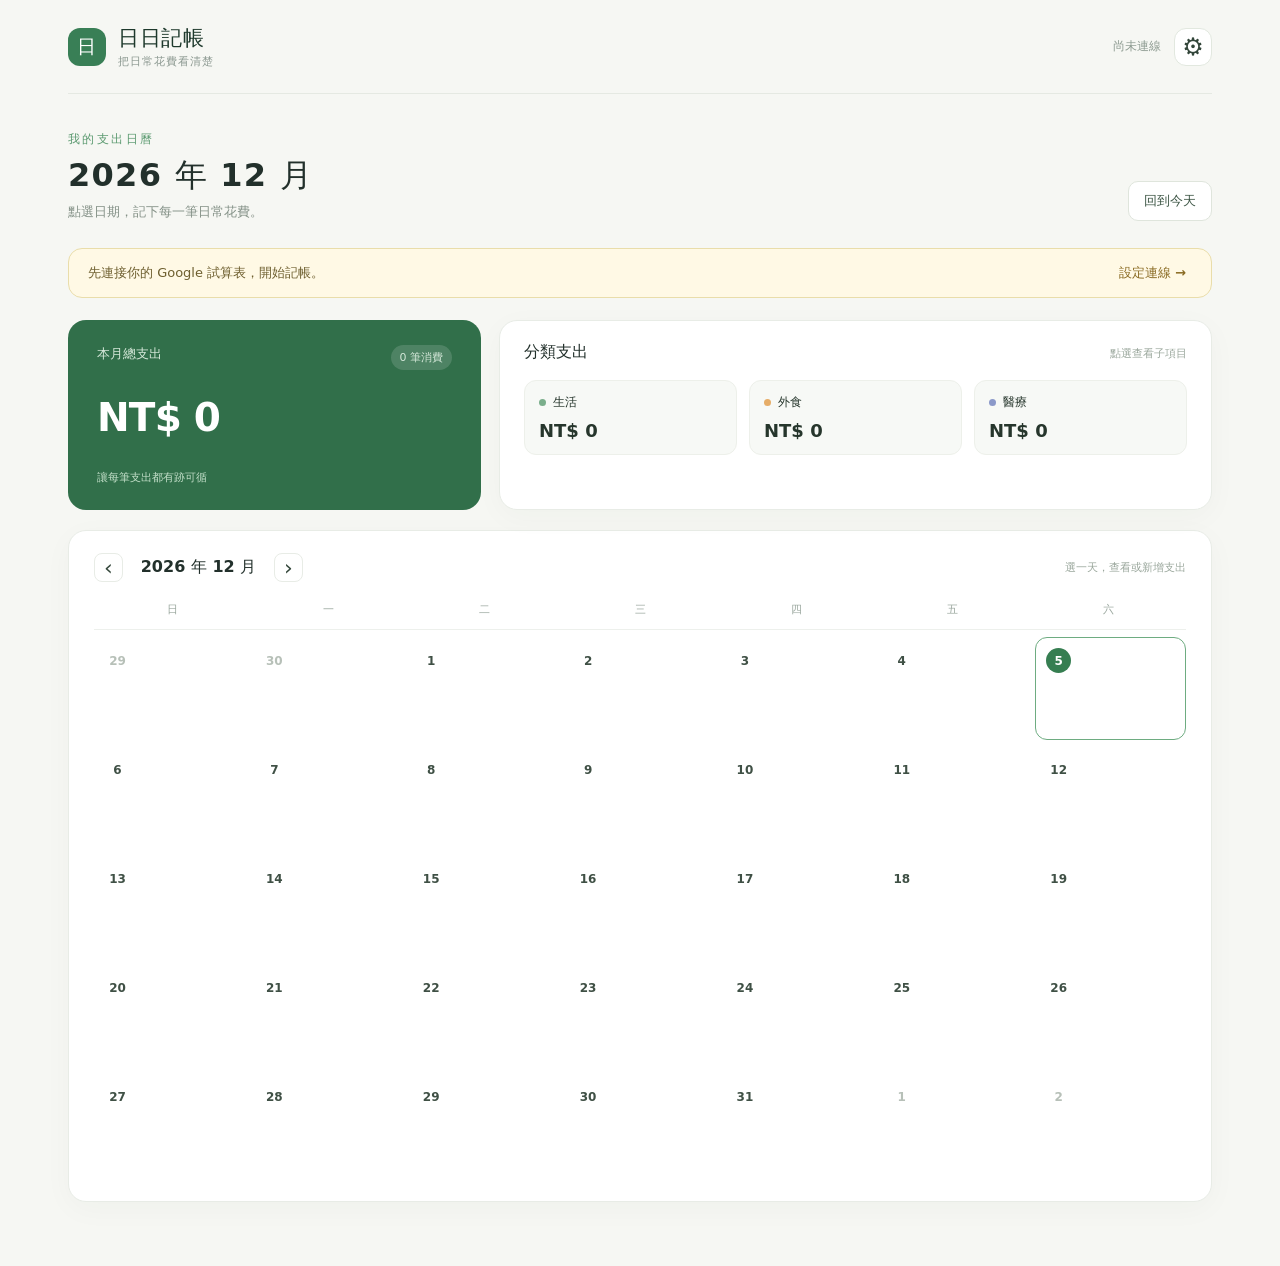
==== index.html @ 5613e884 "Initial accounting website" ====
<!doctype html>
<html lang="zh-Hant">
<head>
  <meta charset="utf-8">
  <meta name="viewport" content="width=device-width, initial-scale=1">
  <meta name="theme-color" content="#f6f7f3">
  <title>日日記帳｜個人支出日曆</title>
  <link rel="stylesheet" href="styles.css">
  <script src="app.js" defer></script>
</head>
<body>
  <div class="app-shell">
    <header class="topbar">
      <a class="brand" href="#" aria-label="日日記帳首頁"><span class="brand-mark">日</span><span>日日記帳<small>把日常花費看清楚</small></span></a>
      <div class="top-actions"><span id="connectionStatus" class="connection-status">尚未連線</span><button id="settingsButton" class="icon-button" type="button" aria-label="連線設定" title="連線設定">⚙</button></div>
    </header>

    <main>
      <section class="page-heading"><div><p class="eyebrow">我的支出日曆</p><h1 id="monthHeading"></h1><p class="heading-subtitle">點選日期，記下每一筆日常花費。</p></div><button id="todayButton" class="quiet-button" type="button">回到今天</button></section>

      <div id="setupBanner" class="setup-banner" hidden><span>先連接你的 Google 試算表，開始記帳。</span><button id="setupBannerButton" type="button">設定連線 →</button></div>

      <section class="overview" aria-label="每月統計"><div class="total-card"><div class="total-card-top"><span>本月總支出</span><span id="monthCount">0 筆消費</span></div><strong id="monthTotal">NT$ 0</strong><span class="total-card-foot">讓每筆支出都有跡可循</span></div><div class="category-panel"><div class="section-title-row"><h2>分類支出</h2><span>點選查看子項目</span></div><div id="categorySummary" class="category-summary"></div></div></section>

      <section class="calendar-card" aria-label="月曆"><div class="calendar-toolbar"><div class="calendar-nav"><button id="prevMonth" class="icon-button" type="button" aria-label="上個月">‹</button><h2 id="calendarTitle"></h2><button id="nextMonth" class="icon-button" type="button" aria-label="下個月">›</button></div><span class="calendar-hint">選一天，查看或新增支出</span></div><div class="weekday-grid" aria-hidden="true"><span>日</span><span>一</span><span>二</span><span>三</span><span>四</span><span>五</span><span>六</span></div><div id="calendarGrid" class="calendar-grid"></div></section>
    </main>
  </div>

  <dialog id="dayDialog" class="app-dialog day-dialog"><div class="dialog-header"><div><p class="eyebrow">每日支出</p><h2 id="dayDialogTitle"></h2></div><button class="close-button" type="button" data-close="dayDialog" aria-label="關閉">×</button></div><div class="day-dialog-body"><div class="day-total"><span>當日支出</span><strong id="dayTotal">NT$ 0</strong></div><div id="dayEntries" class="day-entries"></div><button id="addExpenseButton" class="primary-button full-width" type="button">＋ 新增支出</button></div></dialog>

  <dialog id="expenseDialog" class="app-dialog form-dialog"><form id="expenseForm" novalidate><div class="dialog-header"><div><p class="eyebrow">記錄一筆花費</p><h2 id="expenseDialogTitle">新增支出</h2></div><button class="close-button" type="button" data-close="expenseDialog" aria-label="關閉">×</button></div><div class="form-fields"><label>日期<input id="expenseDate" name="date" type="date" required></label><label>金額 <span class="field-hint">新臺幣</span><input id="expenseAmount" name="amount" type="number" min="0.01" max="999999999" step="0.01" inputmode="decimal" placeholder="0" required></label><div class="field-row"><label>主項目<select id="expenseMain" name="main" required></select></label><label>子項目<select id="expenseSub" name="sub" required></select></label></div><label>備註 <span class="field-hint">選填</span><textarea id="expenseNote" name="note" maxlength="500" rows="3" placeholder="例如：購買了什麼、和誰一起…"></textarea></label><p id="formError" class="form-error" role="alert" hidden></p></div><div class="form-actions"><button id="deleteExpenseButton" class="danger-button" type="button" hidden>刪除</button><span class="spacer"></span><button class="quiet-button" type="button" data-close="expenseDialog">取消</button><button id="saveExpenseButton" class="primary-button" type="submit">儲存支出</button></div></form></dialog>

  <dialog id="settingsDialog" class="app-dialog settings-dialog"><div class="dialog-header"><div><p class="eyebrow">資料連線</p><h2>連接 Google 試算表</h2></div><button class="close-button" type="button" data-close="settingsDialog" aria-label="關閉">×</button></div><div class="settings-content"><p>貼上 Apps Script 部署後取得的 Web App 網址。網址只會儲存在這台裝置的瀏覽器中。</p><label>Web App URL<input id="webAppUrl" type="url" spellcheck="false" placeholder="https://script.google.com/macros/s/…/exec"></label><p class="settings-tip">首次使用請先依照 <a href="README.md" target="_blank" rel="noopener">README 部署說明</a> 設定試算表和允許的網站來源。</p><p id="settingsError" class="form-error" role="alert" hidden></p><div class="form-actions"><button id="disconnectButton" class="danger-button" type="button">移除連線</button><span class="spacer"></span><button id="saveSettingsButton" class="primary-button" type="button">儲存並連線</button></div></div></dialog>

  <div id="toast" class="toast" role="status" aria-live="polite" hidden></div>
  <div id="bridgeHost" aria-hidden="true"></div>
</body>
</html>
---- styles.css ----
:root{font-family:Inter,"Noto Sans TC","Microsoft JhengHei",system-ui,sans-serif;color:#22302b;background:#f6f7f3;font-synthesis:none}*{box-sizing:border-box}body{margin:0}[hidden]{display:none!important}button,input,select,textarea{font:inherit}button{cursor:pointer}button:disabled{cursor:wait;opacity:.55}button:focus-visible,input:focus-visible,select:focus-visible,textarea:focus-visible,a:focus-visible{outline:3px solid #88bd9c;outline-offset:2px}a{color:#327f55}.app-shell{max-width:1200px;margin:auto;padding:0 28px 64px}.topbar{height:94px;display:flex;justify-content:space-between;align-items:center;border-bottom:1px solid #e5e9e2}.brand{display:flex;align-items:center;gap:12px;color:#1e392c;text-decoration:none;font-size:21px;font-weight:800;letter-spacing:.03em}.brand small{display:block;color:#8b9890;font-size:11px;font-weight:500;letter-spacing:.09em;margin-top:2px}.brand-mark{display:grid;place-items:center;width:38px;height:38px;border-radius:12px;background:#397f56;color:white;font-size:19px}.top-actions{display:flex;align-items:center;gap:13px}.connection-status{font-size:12px;color:#8d9b91}.connection-status.connected{color:#327f55}.icon-button{border:1px solid #e2e8df;background:white;color:#33463a;border-radius:12px;width:38px;height:38px;display:grid;place-items:center;font-size:24px;line-height:1}.page-heading{display:flex;align-items:end;justify-content:space-between;padding:37px 0 27px}.eyebrow{margin:0 0 7px;color:#5b9a70;font-size:12px;font-weight:800;letter-spacing:.2em}.page-heading h1{font-size:32px;line-height:1.25;letter-spacing:.04em;margin:0}.heading-subtitle{font-size:13px;color:#849187;margin:8px 0 0}.quiet-button{border:1px solid #dfe5dc;background:white;border-radius:10px;color:#3d5645;font-size:13px;font-weight:700;padding:10px 15px}.setup-banner{display:flex;justify-content:space-between;align-items:center;gap:12px;padding:14px 19px;margin-bottom:22px;border:1px solid #e9ddaa;background:#fff9e5;border-radius:14px;color:#6e5f2f;font-size:13px}.setup-banner button{border:0;background:transparent;color:#8a6b23;font-weight:800;white-space:nowrap}.overview{display:grid;grid-template-columns:minmax(250px,.84fr) minmax(0,1.45fr);gap:18px;margin-bottom:20px}.total-card,.category-panel,.calendar-card{border-radius:18px}.total-card{min-height:190px;background:#316f4a;color:white;padding:25px 29px;display:flex;flex-direction:column}.total-card-top{display:flex;justify-content:space-between;gap:8px;color:#d5e8d9;font-size:13px}.total-card-top span:last-child{background:#ffffff24;padding:5px 9px;border-radius:20px;font-size:11px}.total-card strong{font-size:39px;letter-spacing:-.02em;margin-top:28px;line-height:1}.total-card-foot{font-size:11px;color:#c3dfc9;margin-top:auto}.category-panel,.calendar-card{background:white;border:1px solid #e8ece6;box-shadow:0 7px 30px #1d362308}.category-panel{padding:21px 24px}.section-title-row{display:flex;align-items:baseline;justify-content:space-between;gap:10px}.section-title-row h2,.calendar-toolbar h2{margin:0;font-size:16px}.section-title-row span,.calendar-hint{color:#9aa79c;font-size:11px}.category-summary{display:grid;grid-template-columns:repeat(3,minmax(0,1fr));gap:12px;margin-top:17px}.category-item{min-width:0;background:#f7f9f6;border:1px solid #edf0ea;border-radius:12px;text-align:left;padding:13px 14px;color:#26362c}.category-item.active{border-color:#8ab995;background:#eff7ee}.category-item .category-name{display:flex;align-items:center;gap:7px;font-size:12px;font-weight:700}.category-dot{width:7px;height:7px;border-radius:50%;background:#7aae8b;flex:none}.category-item:nth-child(2) .category-dot{background:#e6ad68}.category-item:nth-child(3) .category-dot{background:#8b99c9}.category-item strong{display:block;font-size:18px;margin-top:9px;white-space:nowrap;overflow:hidden;text-overflow:ellipsis}.sub-summary{grid-column:1/-1;border-top:1px solid #e9eee7;padding-top:10px}.sub-row{display:flex;justify-content:space-between;gap:8px;color:#627269;font-size:12px;padding:5px 2px}.sub-row strong{color:#2e4736}.calendar-card{padding:22px 25px 25px}.calendar-toolbar{display:flex;align-items:center;justify-content:space-between;margin-bottom:20px}.calendar-nav{display:flex;align-items:center;gap:13px}.calendar-nav .icon-button{height:29px;width:29px;border-color:#e8ece6;border-radius:8px;font-size:22px}.calendar-nav h2{min-width:125px;text-align:center}.weekday-grid,.calendar-grid{display:grid;grid-template-columns:repeat(7,minmax(0,1fr))}.weekday-grid{border-bottom:1px solid #edf0ec;color:#9aa79e;font-size:11px;text-align:center}.weekday-grid span{padding-bottom:12px}.calendar-grid{gap:6px;padding-top:7px}.day-cell{border:1px solid transparent;background:white;border-radius:12px;min-height:103px;text-align:left;padding:10px 10px 8px;color:#3f5045;display:flex;flex-direction:column;align-items:flex-start}.day-cell:hover{background:#f2f7f2;border-color:#dce9df}.day-cell.today{border-color:#6eac81}.day-cell.selected{background:#e9f3e9}.day-cell.outside{color:#b7c0b8}.day-number{display:grid;place-items:center;width:25px;height:25px;border-radius:50%;font-size:12px;font-weight:700}.today .day-number{background:#367e51;color:white}.day-amount{margin-top:auto;font-size:12px;font-weight:800;color:#3b8356;white-space:nowrap}.day-count{font-size:10px;color:#a0aca2}.app-dialog{border:0;padding:0;border-radius:19px;width:min(470px,calc(100vw - 24px));max-height:min(88vh,760px);box-shadow:0 25px 70px #14251b44;color:#26362c}.app-dialog::backdrop{background:#0d1c12aa}.dialog-header{padding:24px 27px 20px;display:flex;justify-content:space-between;align-items:start;border-bottom:1px solid #edf0ea}.dialog-header h2{margin:0;font-size:22px}.close-button{background:none;border:0;color:#91a096;font-size:27px;line-height:1;padding:0 2px}.day-dialog-body,.form-fields,.settings-content{padding:22px 27px 26px}.day-total{display:flex;justify-content:space-between;align-items:center;border-radius:12px;background:#edf6ed;padding:16px;color:#547661;font-size:13px}.day-total strong{font-size:20px;color:#287347}.day-entries{max-height:310px;overflow:auto;margin:16px 0}.entry{display:flex;gap:10px;align-items:center;border-bottom:1px solid #eef1ec;padding:12px 2px}.entry-icon{height:34px;width:34px;display:grid;place-items:center;border-radius:10px;background:#f2f6f1;color:#42825b;font-size:15px}.entry-content{flex:1;min-width:0}.entry-title{font-size:13px;font-weight:700}.entry-note{font-size:11px;color:#8b988d;overflow:hidden;text-overflow:ellipsis;white-space:nowrap;margin-top:3px}.entry-amount{font-size:14px;font-weight:800;white-space:nowrap}.entry-edit{background:none;border:0;color:#6b9576;padding:7px;font-size:12px}.empty-state{text-align:center;color:#95a398;font-size:13px;padding:31px 8px}.primary-button{border:0;border-radius:10px;background:#347f50;color:white;font-size:13px;font-weight:800;padding:12px 18px}.primary-button:hover{background:#296c41}.full-width{width:100%}.form-fields{display:grid;gap:17px}.form-fields label,.settings-content label{display:block;font-size:12px;font-weight:800;color:#455a4c}.form-fields input,.form-fields select,.form-fields textarea,.settings-content input{display:block;width:100%;margin-top:7px;border:1px solid #dfe6dd;border-radius:10px;background:white;color:#25352a;padding:11px 12px;outline:0}.form-fields textarea{resize:vertical}.field-hint{font-size:11px;color:#a0ada3;font-weight:500}.field-row{display:grid;grid-template-columns:1fr 1fr;gap:12px}.form-actions{display:flex;align-items:center;gap:10px;padding:0 27px 25px}.form-actions .spacer{flex:1}.form-actions .quiet-button{border:0}.danger-button{background:none;border:0;color:#c0524c;font-size:12px;font-weight:700;padding:10px 0}.form-error{font-size:12px;color:#b84440;margin:0}.settings-content>p:first-child{font-size:13px;line-height:1.7;color:#64756a;margin:0 0 20px}.settings-content .form-actions{padding:20px 0 0}.settings-tip{font-size:11px;color:#849287;line-height:1.6;margin:13px 0}.toast{position:fixed;bottom:24px;left:50%;transform:translateX(-50%);background:#263e2c;color:white;padding:11px 17px;border-radius:10px;box-shadow:0 8px 25px #0002;font-size:12px;z-index:20;max-width:calc(100vw - 24px);text-align:center}#bridgeHost{position:absolute;width:0;height:0;overflow:hidden}#bridgeHost iframe{width:1px;height:1px;border:0}
@media(max-width:750px){.app-shell{padding:0 15px 35px}.topbar{height:72px}.brand{font-size:18px}.brand small{font-size:9px}.connection-status{font-size:11px}.page-heading{padding:27px 0 22px}.page-heading h1{font-size:27px}.overview{grid-template-columns:1fr}.total-card{min-height:165px}.total-card strong{margin-top:18px}.category-panel{padding:19px}.calendar-card{padding:17px 10px 13px}.calendar-toolbar{padding:0 6px}.calendar-hint{display:none}.calendar-grid{gap:1px}.day-cell{min-height:71px;padding:5px 3px;border-radius:8px}.day-number{font-size:11px;width:21px;height:21px}.day-amount{font-size:10px;letter-spacing:-.04em}.day-count{font-size:9px}.dialog-header{padding:20px}.day-dialog-body,.form-fields,.settings-content{padding:20px}.form-actions{padding:0 20px 20px}}@media(max-width:390px){.category-summary{gap:6px}.category-item{padding:10px 7px}.category-item strong{font-size:14px}.day-amount{font-size:9px}.day-cell{min-height:62px}}
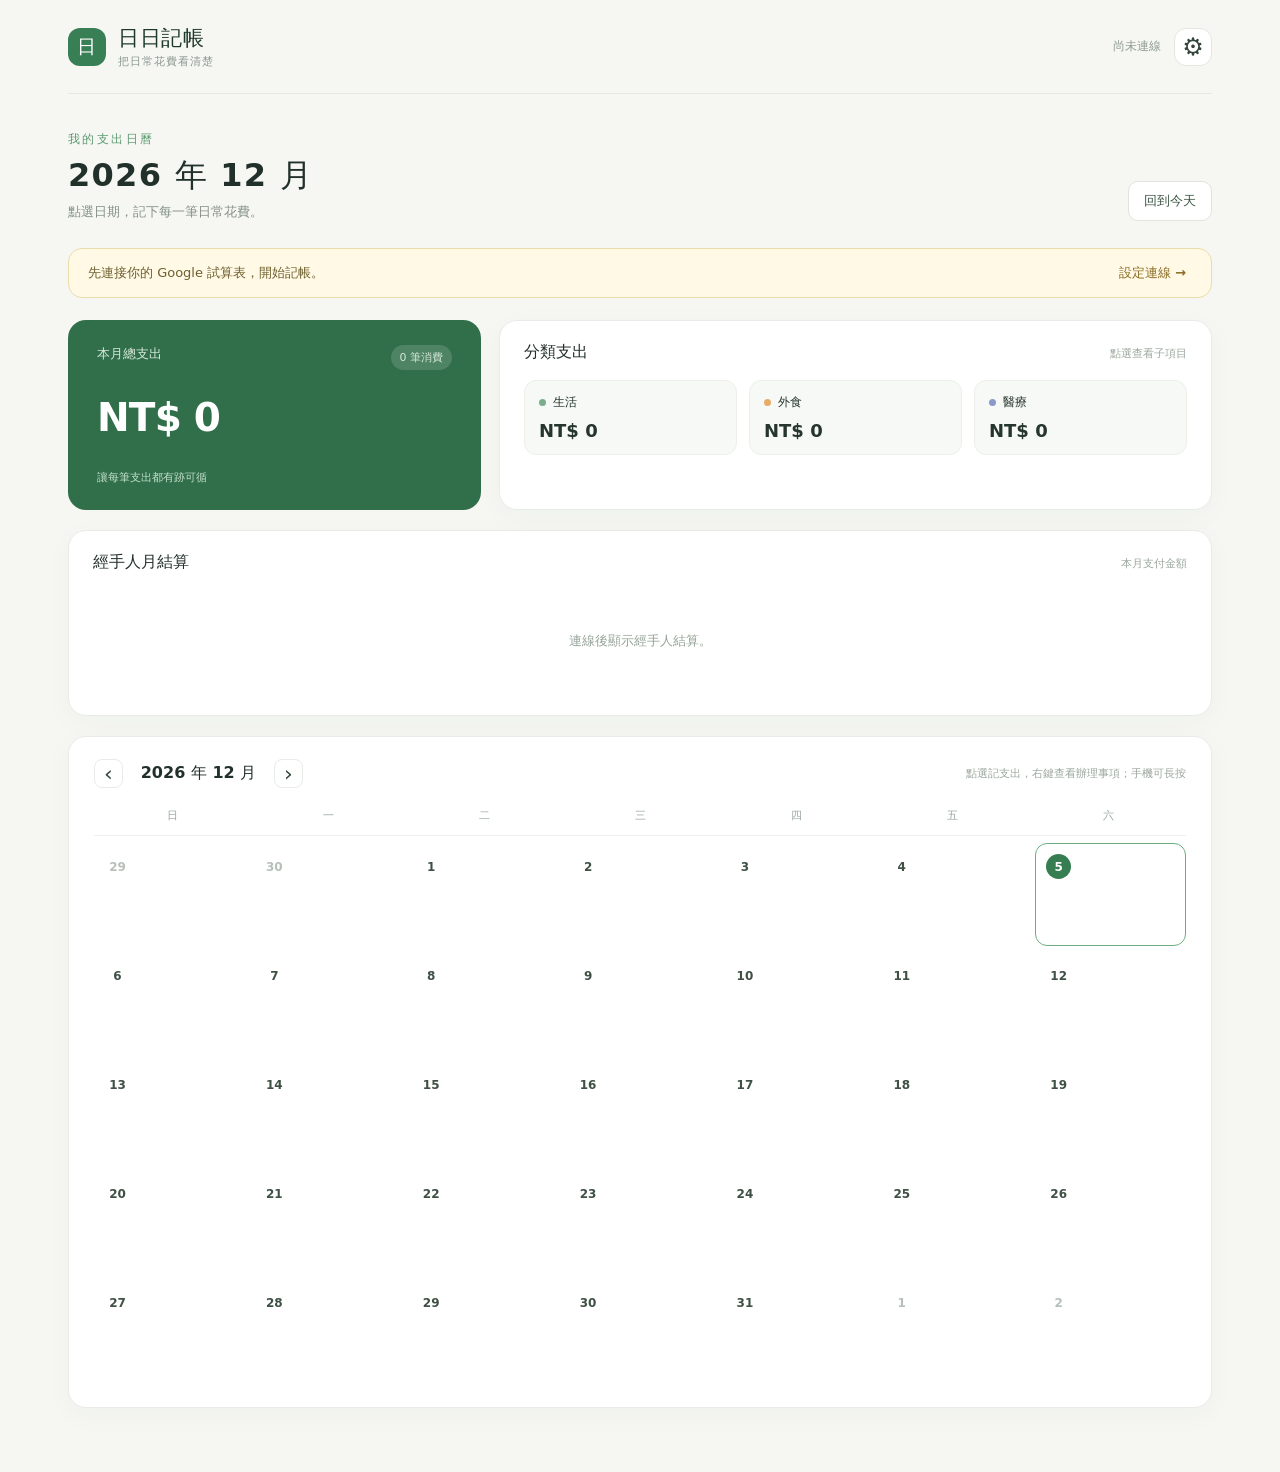
==== commit 4c70b3f4: "Update accounting website" ====
--- a/index.html
+++ b/index.html
@@ -22,13 +22,17 @@
 
       <section class="overview" aria-label="每月統計"><div class="total-card"><div class="total-card-top"><span>本月總支出</span><span id="monthCount">0 筆消費</span></div><strong id="monthTotal">NT$ 0</strong><span class="total-card-foot">讓每筆支出都有跡可循</span></div><div class="category-panel"><div class="section-title-row"><h2>分類支出</h2><span>點選查看子項目</span></div><div id="categorySummary" class="category-summary"></div></div></section>
 
-      <section class="calendar-card" aria-label="月曆"><div class="calendar-toolbar"><div class="calendar-nav"><button id="prevMonth" class="icon-button" type="button" aria-label="上個月">‹</button><h2 id="calendarTitle"></h2><button id="nextMonth" class="icon-button" type="button" aria-label="下個月">›</button></div><span class="calendar-hint">選一天，查看或新增支出</span></div><div class="weekday-grid" aria-hidden="true"><span>日</span><span>一</span><span>二</span><span>三</span><span>四</span><span>五</span><span>六</span></div><div id="calendarGrid" class="calendar-grid"></div></section>
+      <section class="person-panel" aria-label="經手人月結算"><div class="section-title-row"><h2>經手人月結算</h2><span>本月支付金額</span></div><div id="personSummary" class="person-summary"></div></section>
+
+      <section class="calendar-card" aria-label="月曆"><div class="calendar-toolbar"><div class="calendar-nav"><button id="prevMonth" class="icon-button" type="button" aria-label="上個月">‹</button><h2 id="calendarTitle"></h2><button id="nextMonth" class="icon-button" type="button" aria-label="下個月">›</button></div><span class="calendar-hint">點選記支出，右鍵查看辦理事項；手機可長按</span></div><div class="weekday-grid" aria-hidden="true"><span>日</span><span>一</span><span>二</span><span>三</span><span>四</span><span>五</span><span>六</span></div><div id="calendarGrid" class="calendar-grid"></div></section>
     </main>
   </div>
 
-  <dialog id="dayDialog" class="app-dialog day-dialog"><div class="dialog-header"><div><p class="eyebrow">每日支出</p><h2 id="dayDialogTitle"></h2></div><button class="close-button" type="button" data-close="dayDialog" aria-label="關閉">×</button></div><div class="day-dialog-body"><div class="day-total"><span>當日支出</span><strong id="dayTotal">NT$ 0</strong></div><div id="dayEntries" class="day-entries"></div><button id="addExpenseButton" class="primary-button full-width" type="button">＋ 新增支出</button></div></dialog>
+  <dialog id="dayDialog" class="app-dialog day-dialog"><div class="dialog-header"><div><p class="eyebrow">每日支出</p><h2 id="dayDialogTitle"></h2></div><button class="close-button" type="button" data-close="dayDialog" aria-label="關閉">×</button></div><div class="day-dialog-body"><div class="day-total"><span>當日支出</span><strong id="dayTotal">NT$ 0</strong></div><div id="dayEntries" class="day-entries"></div><div class="day-actions"><button id="openTaskButton" class="quiet-button" type="button">辦理事項</button><button id="addExpenseButton" class="primary-button" type="button">＋ 新增支出</button></div></div></dialog>
 
-  <dialog id="expenseDialog" class="app-dialog form-dialog"><form id="expenseForm" novalidate><div class="dialog-header"><div><p class="eyebrow">記錄一筆花費</p><h2 id="expenseDialogTitle">新增支出</h2></div><button class="close-button" type="button" data-close="expenseDialog" aria-label="關閉">×</button></div><div class="form-fields"><label>日期<input id="expenseDate" name="date" type="date" required></label><label>金額 <span class="field-hint">新臺幣</span><input id="expenseAmount" name="amount" type="number" min="0.01" max="999999999" step="0.01" inputmode="decimal" placeholder="0" required></label><div class="field-row"><label>主項目<select id="expenseMain" name="main" required></select></label><label>子項目<select id="expenseSub" name="sub" required></select></label></div><label>備註 <span class="field-hint">選填</span><textarea id="expenseNote" name="note" maxlength="500" rows="3" placeholder="例如：購買了什麼、和誰一起…"></textarea></label><p id="formError" class="form-error" role="alert" hidden></p></div><div class="form-actions"><button id="deleteExpenseButton" class="danger-button" type="button" hidden>刪除</button><span class="spacer"></span><button class="quiet-button" type="button" data-close="expenseDialog">取消</button><button id="saveExpenseButton" class="primary-button" type="submit">儲存支出</button></div></form></dialog>
+  <dialog id="expenseDialog" class="app-dialog form-dialog"><form id="expenseForm" novalidate><div class="dialog-header"><div><p class="eyebrow">記錄一筆花費</p><h2 id="expenseDialogTitle">新增支出</h2></div><button class="close-button" type="button" data-close="expenseDialog" aria-label="關閉">×</button></div><div class="form-fields"><label>日期<input id="expenseDate" name="date" type="date" required></label><label>金額 <span class="field-hint">新臺幣</span><input id="expenseAmount" name="amount" type="number" min="0.01" max="999999999" step="0.01" inputmode="decimal" placeholder="0" required></label><div class="field-row"><label>主項目<select id="expenseMain" name="main" required></select></label><label>子項目<select id="expenseSub" name="sub" required></select></label></div><label>經手人<select id="expenseHandler" name="handler" required></select></label><label>備註 <span class="field-hint">選填</span><textarea id="expenseNote" name="note" maxlength="500" rows="3" placeholder="例如：購買了什麼、和誰一起…"></textarea></label><p id="formError" class="form-error" role="alert" hidden></p></div><div class="form-actions"><button id="deleteExpenseButton" class="danger-button" type="button" hidden>刪除</button><span class="spacer"></span><button class="quiet-button" type="button" data-close="expenseDialog">取消</button><button id="saveExpenseButton" class="primary-button" type="submit">儲存支出</button></div></form></dialog>
+
+  <dialog id="taskDialog" class="app-dialog form-dialog"><form id="taskForm" novalidate><div class="dialog-header"><div><p class="eyebrow">當日辦理事項</p><h2 id="taskDialogTitle"></h2></div><button class="close-button" type="button" data-close="taskDialog" aria-label="關閉">×</button></div><div class="form-fields"><label>事項內容<textarea id="taskContent" maxlength="1000" rows="7" placeholder="記下今天要辦理的事情…"></textarea></label><p class="field-hint">每一天可記一則事項；清空並儲存可移除事項。日曆會自動隱藏超出欄位的文字。</p><p id="taskError" class="form-error" role="alert" hidden></p></div><div class="form-actions"><span class="spacer"></span><button class="quiet-button" type="button" data-close="taskDialog">取消</button><button id="saveTaskButton" class="primary-button" type="submit">儲存事項</button></div></form></dialog>
 
   <dialog id="settingsDialog" class="app-dialog settings-dialog"><div class="dialog-header"><div><p class="eyebrow">資料連線</p><h2>連接 Google 試算表</h2></div><button class="close-button" type="button" data-close="settingsDialog" aria-label="關閉">×</button></div><div class="settings-content"><p>貼上 Apps Script 部署後取得的 Web App 網址。網址只會儲存在這台裝置的瀏覽器中。</p><label>Web App URL<input id="webAppUrl" type="url" spellcheck="false" placeholder="https://script.google.com/macros/s/…/exec"></label><p class="settings-tip">首次使用請先依照 <a href="README.md" target="_blank" rel="noopener">README 部署說明</a> 設定試算表和允許的網站來源。</p><p id="settingsError" class="form-error" role="alert" hidden></p><div class="form-actions"><button id="disconnectButton" class="danger-button" type="button">移除連線</button><span class="spacer"></span><button id="saveSettingsButton" class="primary-button" type="button">儲存並連線</button></div></div></dialog>
 
--- a/styles.css
+++ b/styles.css
@@ -1,2 +1,13 @@
 :root{font-family:Inter,"Noto Sans TC","Microsoft JhengHei",system-ui,sans-serif;color:#22302b;background:#f6f7f3;font-synthesis:none}*{box-sizing:border-box}body{margin:0}[hidden]{display:none!important}button,input,select,textarea{font:inherit}button{cursor:pointer}button:disabled{cursor:wait;opacity:.55}button:focus-visible,input:focus-visible,select:focus-visible,textarea:focus-visible,a:focus-visible{outline:3px solid #88bd9c;outline-offset:2px}a{color:#327f55}.app-shell{max-width:1200px;margin:auto;padding:0 28px 64px}.topbar{height:94px;display:flex;justify-content:space-between;align-items:center;border-bottom:1px solid #e5e9e2}.brand{display:flex;align-items:center;gap:12px;color:#1e392c;text-decoration:none;font-size:21px;font-weight:800;letter-spacing:.03em}.brand small{display:block;color:#8b9890;font-size:11px;font-weight:500;letter-spacing:.09em;margin-top:2px}.brand-mark{display:grid;place-items:center;width:38px;height:38px;border-radius:12px;background:#397f56;color:white;font-size:19px}.top-actions{display:flex;align-items:center;gap:13px}.connection-status{font-size:12px;color:#8d9b91}.connection-status.connected{color:#327f55}.icon-button{border:1px solid #e2e8df;background:white;color:#33463a;border-radius:12px;width:38px;height:38px;display:grid;place-items:center;font-size:24px;line-height:1}.page-heading{display:flex;align-items:end;justify-content:space-between;padding:37px 0 27px}.eyebrow{margin:0 0 7px;color:#5b9a70;font-size:12px;font-weight:800;letter-spacing:.2em}.page-heading h1{font-size:32px;line-height:1.25;letter-spacing:.04em;margin:0}.heading-subtitle{font-size:13px;color:#849187;margin:8px 0 0}.quiet-button{border:1px solid #dfe5dc;background:white;border-radius:10px;color:#3d5645;font-size:13px;font-weight:700;padding:10px 15px}.setup-banner{display:flex;justify-content:space-between;align-items:center;gap:12px;padding:14px 19px;margin-bottom:22px;border:1px solid #e9ddaa;background:#fff9e5;border-radius:14px;color:#6e5f2f;font-size:13px}.setup-banner button{border:0;background:transparent;color:#8a6b23;font-weight:800;white-space:nowrap}.overview{display:grid;grid-template-columns:minmax(250px,.84fr) minmax(0,1.45fr);gap:18px;margin-bottom:20px}.total-card,.category-panel,.calendar-card{border-radius:18px}.total-card{min-height:190px;background:#316f4a;color:white;padding:25px 29px;display:flex;flex-direction:column}.total-card-top{display:flex;justify-content:space-between;gap:8px;color:#d5e8d9;font-size:13px}.total-card-top span:last-child{background:#ffffff24;padding:5px 9px;border-radius:20px;font-size:11px}.total-card strong{font-size:39px;letter-spacing:-.02em;margin-top:28px;line-height:1}.total-card-foot{font-size:11px;color:#c3dfc9;margin-top:auto}.category-panel,.calendar-card{background:white;border:1px solid #e8ece6;box-shadow:0 7px 30px #1d362308}.category-panel{padding:21px 24px}.section-title-row{display:flex;align-items:baseline;justify-content:space-between;gap:10px}.section-title-row h2,.calendar-toolbar h2{margin:0;font-size:16px}.section-title-row span,.calendar-hint{color:#9aa79c;font-size:11px}.category-summary{display:grid;grid-template-columns:repeat(3,minmax(0,1fr));gap:12px;margin-top:17px}.category-item{min-width:0;background:#f7f9f6;border:1px solid #edf0ea;border-radius:12px;text-align:left;padding:13px 14px;color:#26362c}.category-item.active{border-color:#8ab995;background:#eff7ee}.category-item .category-name{display:flex;align-items:center;gap:7px;font-size:12px;font-weight:700}.category-dot{width:7px;height:7px;border-radius:50%;background:#7aae8b;flex:none}.category-item:nth-child(2) .category-dot{background:#e6ad68}.category-item:nth-child(3) .category-dot{background:#8b99c9}.category-item strong{display:block;font-size:18px;margin-top:9px;white-space:nowrap;overflow:hidden;text-overflow:ellipsis}.sub-summary{grid-column:1/-1;border-top:1px solid #e9eee7;padding-top:10px}.sub-row{display:flex;justify-content:space-between;gap:8px;color:#627269;font-size:12px;padding:5px 2px}.sub-row strong{color:#2e4736}.calendar-card{padding:22px 25px 25px}.calendar-toolbar{display:flex;align-items:center;justify-content:space-between;margin-bottom:20px}.calendar-nav{display:flex;align-items:center;gap:13px}.calendar-nav .icon-button{height:29px;width:29px;border-color:#e8ece6;border-radius:8px;font-size:22px}.calendar-nav h2{min-width:125px;text-align:center}.weekday-grid,.calendar-grid{display:grid;grid-template-columns:repeat(7,minmax(0,1fr))}.weekday-grid{border-bottom:1px solid #edf0ec;color:#9aa79e;font-size:11px;text-align:center}.weekday-grid span{padding-bottom:12px}.calendar-grid{gap:6px;padding-top:7px}.day-cell{border:1px solid transparent;background:white;border-radius:12px;min-height:103px;text-align:left;padding:10px 10px 8px;color:#3f5045;display:flex;flex-direction:column;align-items:flex-start}.day-cell:hover{background:#f2f7f2;border-color:#dce9df}.day-cell.today{border-color:#6eac81}.day-cell.selected{background:#e9f3e9}.day-cell.outside{color:#b7c0b8}.day-number{display:grid;place-items:center;width:25px;height:25px;border-radius:50%;font-size:12px;font-weight:700}.today .day-number{background:#367e51;color:white}.day-amount{margin-top:auto;font-size:12px;font-weight:800;color:#3b8356;white-space:nowrap}.day-count{font-size:10px;color:#a0aca2}.app-dialog{border:0;padding:0;border-radius:19px;width:min(470px,calc(100vw - 24px));max-height:min(88vh,760px);box-shadow:0 25px 70px #14251b44;color:#26362c}.app-dialog::backdrop{background:#0d1c12aa}.dialog-header{padding:24px 27px 20px;display:flex;justify-content:space-between;align-items:start;border-bottom:1px solid #edf0ea}.dialog-header h2{margin:0;font-size:22px}.close-button{background:none;border:0;color:#91a096;font-size:27px;line-height:1;padding:0 2px}.day-dialog-body,.form-fields,.settings-content{padding:22px 27px 26px}.day-total{display:flex;justify-content:space-between;align-items:center;border-radius:12px;background:#edf6ed;padding:16px;color:#547661;font-size:13px}.day-total strong{font-size:20px;color:#287347}.day-entries{max-height:310px;overflow:auto;margin:16px 0}.entry{display:flex;gap:10px;align-items:center;border-bottom:1px solid #eef1ec;padding:12px 2px}.entry-icon{height:34px;width:34px;display:grid;place-items:center;border-radius:10px;background:#f2f6f1;color:#42825b;font-size:15px}.entry-content{flex:1;min-width:0}.entry-title{font-size:13px;font-weight:700}.entry-note{font-size:11px;color:#8b988d;overflow:hidden;text-overflow:ellipsis;white-space:nowrap;margin-top:3px}.entry-amount{font-size:14px;font-weight:800;white-space:nowrap}.entry-edit{background:none;border:0;color:#6b9576;padding:7px;font-size:12px}.empty-state{text-align:center;color:#95a398;font-size:13px;padding:31px 8px}.primary-button{border:0;border-radius:10px;background:#347f50;color:white;font-size:13px;font-weight:800;padding:12px 18px}.primary-button:hover{background:#296c41}.full-width{width:100%}.form-fields{display:grid;gap:17px}.form-fields label,.settings-content label{display:block;font-size:12px;font-weight:800;color:#455a4c}.form-fields input,.form-fields select,.form-fields textarea,.settings-content input{display:block;width:100%;margin-top:7px;border:1px solid #dfe6dd;border-radius:10px;background:white;color:#25352a;padding:11px 12px;outline:0}.form-fields textarea{resize:vertical}.field-hint{font-size:11px;color:#a0ada3;font-weight:500}.field-row{display:grid;grid-template-columns:1fr 1fr;gap:12px}.form-actions{display:flex;align-items:center;gap:10px;padding:0 27px 25px}.form-actions .spacer{flex:1}.form-actions .quiet-button{border:0}.danger-button{background:none;border:0;color:#c0524c;font-size:12px;font-weight:700;padding:10px 0}.form-error{font-size:12px;color:#b84440;margin:0}.settings-content>p:first-child{font-size:13px;line-height:1.7;color:#64756a;margin:0 0 20px}.settings-content .form-actions{padding:20px 0 0}.settings-tip{font-size:11px;color:#849287;line-height:1.6;margin:13px 0}.toast{position:fixed;bottom:24px;left:50%;transform:translateX(-50%);background:#263e2c;color:white;padding:11px 17px;border-radius:10px;box-shadow:0 8px 25px #0002;font-size:12px;z-index:20;max-width:calc(100vw - 24px);text-align:center}#bridgeHost{position:absolute;width:0;height:0;overflow:hidden}#bridgeHost iframe{width:1px;height:1px;border:0}
 @media(max-width:750px){.app-shell{padding:0 15px 35px}.topbar{height:72px}.brand{font-size:18px}.brand small{font-size:9px}.connection-status{font-size:11px}.page-heading{padding:27px 0 22px}.page-heading h1{font-size:27px}.overview{grid-template-columns:1fr}.total-card{min-height:165px}.total-card strong{margin-top:18px}.category-panel{padding:19px}.calendar-card{padding:17px 10px 13px}.calendar-toolbar{padding:0 6px}.calendar-hint{display:none}.calendar-grid{gap:1px}.day-cell{min-height:71px;padding:5px 3px;border-radius:8px}.day-number{font-size:11px;width:21px;height:21px}.day-amount{font-size:10px;letter-spacing:-.04em}.day-count{font-size:9px}.dialog-header{padding:20px}.day-dialog-body,.form-fields,.settings-content{padding:20px}.form-actions{padding:0 20px 20px}}@media(max-width:390px){.category-summary{gap:6px}.category-item{padding:10px 7px}.category-item strong{font-size:14px}.day-amount{font-size:9px}.day-cell{min-height:62px}}
+
+.person-panel{background:white;border:1px solid #e8ece6;box-shadow:0 7px 30px #1d362308;border-radius:18px;padding:21px 24px;margin-bottom:20px}
+.person-summary{display:grid;grid-template-columns:repeat(auto-fit,minmax(145px,1fr));gap:12px;margin-top:15px}
+.person-item{background:#f7f9f6;border:1px solid #edf0ea;border-radius:12px;padding:13px 15px}
+.person-item span{display:block;color:#637569;font-size:12px;font-weight:700}
+.person-item strong{display:block;margin-top:7px;font-size:19px;color:#2d6141}
+.day-task{display:block;width:100%;min-width:0;max-height:2.4em;overflow:hidden;color:#5c715e;font-size:10px;line-height:1.2;overflow-wrap:anywhere;margin-top:3px}
+.day-cell.has-task{background:#f7faf1}
+.day-actions{display:flex;gap:10px}
+.day-actions button{flex:1}
+@media(max-width:750px){.person-panel{padding:19px}.person-summary{grid-template-columns:repeat(2,minmax(0,1fr))}.day-task{font-size:9px;max-height:2.2em}.day-cell.has-task{min-height:79px}}
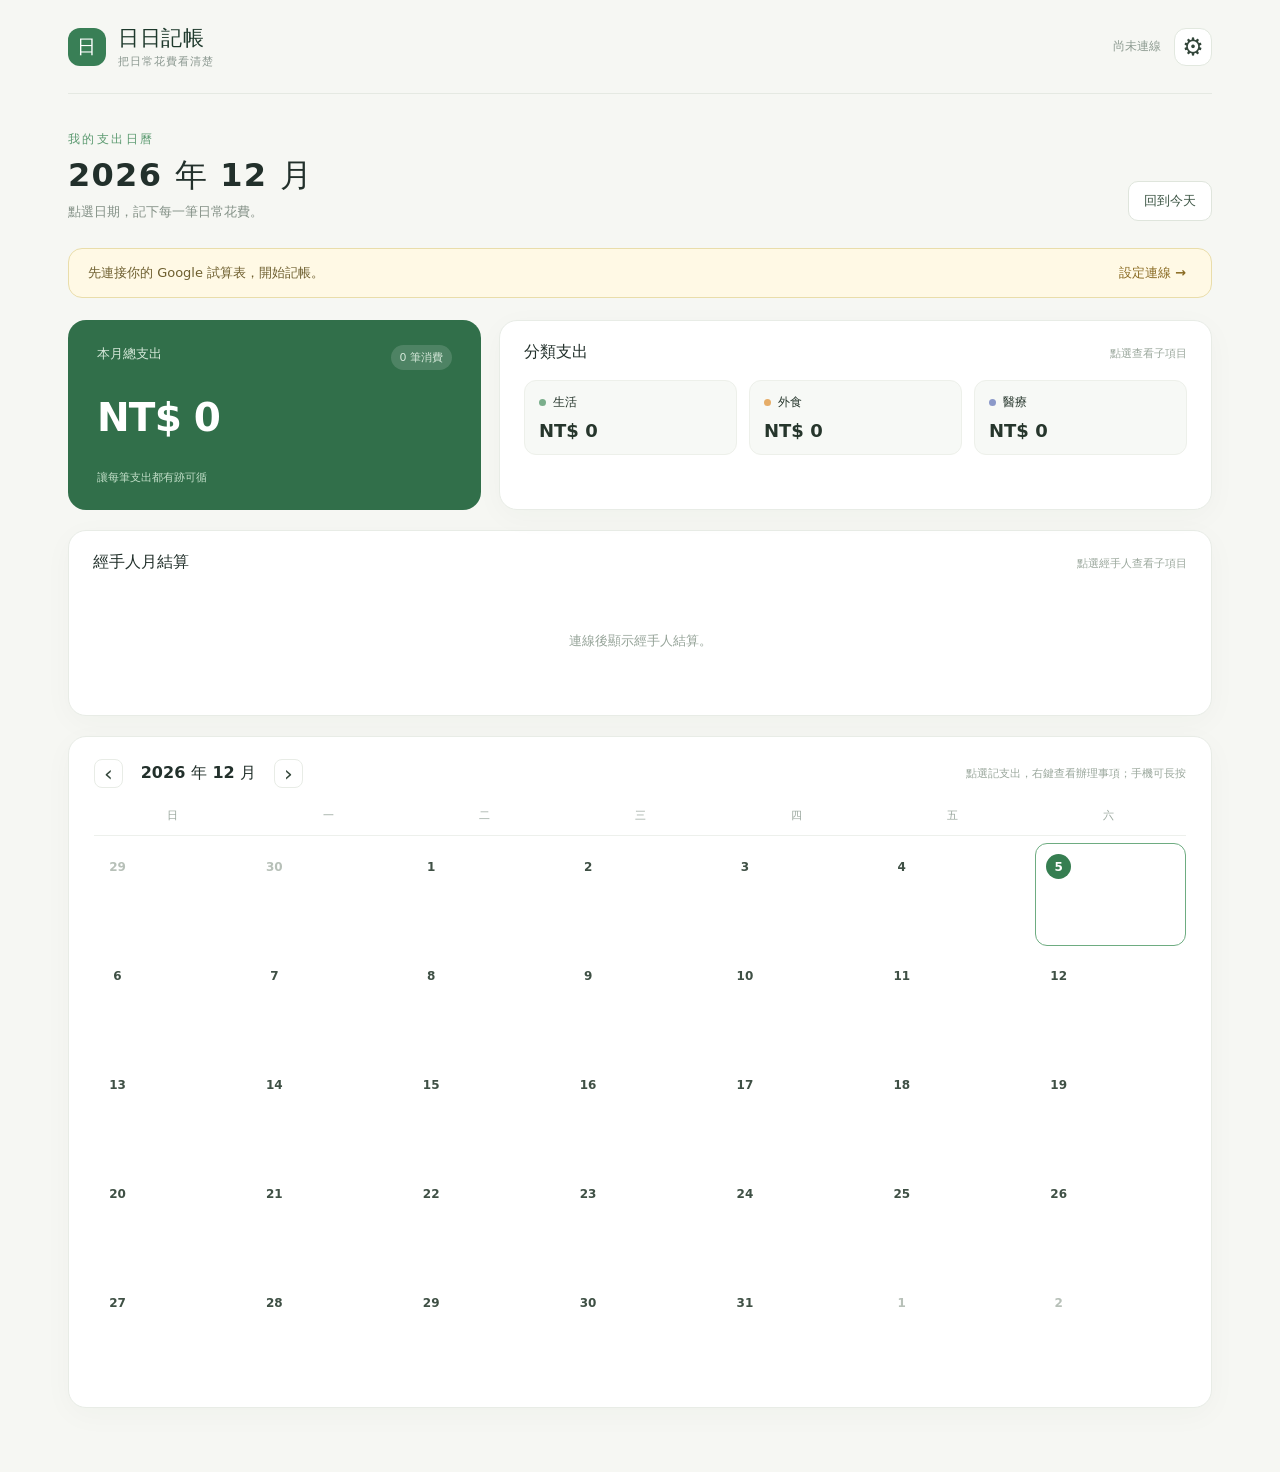
==== commit 44476653: "Update index.html" ====
--- a/index.html
+++ b/index.html
@@ -18,11 +18,11 @@
     <main>
       <section class="page-heading"><div><p class="eyebrow">我的支出日曆</p><h1 id="monthHeading"></h1><p class="heading-subtitle">點選日期，記下每一筆日常花費。</p></div><button id="todayButton" class="quiet-button" type="button">回到今天</button></section>
 
-      <div id="setupBanner" class="setup-banner" hidden><span>先連接你的 Google 試算表，開始記帳。</span><button id="setupBannerButton" type="button">設定連線 →</button></div>
+      <div id="setupBanner" class="setup-banner" hidden><span id="setupBannerText">先連接你的 Google 試算表，開始記帳。</span><button id="setupBannerButton" type="button">設定連線 →</button></div>
 
       <section class="overview" aria-label="每月統計"><div class="total-card"><div class="total-card-top"><span>本月總支出</span><span id="monthCount">0 筆消費</span></div><strong id="monthTotal">NT$ 0</strong><span class="total-card-foot">讓每筆支出都有跡可循</span></div><div class="category-panel"><div class="section-title-row"><h2>分類支出</h2><span>點選查看子項目</span></div><div id="categorySummary" class="category-summary"></div></div></section>
 
-      <section class="person-panel" aria-label="經手人月結算"><div class="section-title-row"><h2>經手人月結算</h2><span>本月支付金額</span></div><div id="personSummary" class="person-summary"></div></section>
+      <section class="person-panel" aria-label="經手人月結算"><div class="section-title-row"><h2>經手人月結算</h2><span>點選經手人查看子項目</span></div><div id="personSummary" class="person-summary"></div></section>
 
       <section class="calendar-card" aria-label="月曆"><div class="calendar-toolbar"><div class="calendar-nav"><button id="prevMonth" class="icon-button" type="button" aria-label="上個月">‹</button><h2 id="calendarTitle"></h2><button id="nextMonth" class="icon-button" type="button" aria-label="下個月">›</button></div><span class="calendar-hint">點選記支出，右鍵查看辦理事項；手機可長按</span></div><div class="weekday-grid" aria-hidden="true"><span>日</span><span>一</span><span>二</span><span>三</span><span>四</span><span>五</span><span>六</span></div><div id="calendarGrid" class="calendar-grid"></div></section>
     </main>
@@ -30,7 +30,7 @@
 
   <dialog id="dayDialog" class="app-dialog day-dialog"><div class="dialog-header"><div><p class="eyebrow">每日支出</p><h2 id="dayDialogTitle"></h2></div><button class="close-button" type="button" data-close="dayDialog" aria-label="關閉">×</button></div><div class="day-dialog-body"><div class="day-total"><span>當日支出</span><strong id="dayTotal">NT$ 0</strong></div><div id="dayEntries" class="day-entries"></div><div class="day-actions"><button id="openTaskButton" class="quiet-button" type="button">辦理事項</button><button id="addExpenseButton" class="primary-button" type="button">＋ 新增支出</button></div></div></dialog>
 
-  <dialog id="expenseDialog" class="app-dialog form-dialog"><form id="expenseForm" novalidate><div class="dialog-header"><div><p class="eyebrow">記錄一筆花費</p><h2 id="expenseDialogTitle">新增支出</h2></div><button class="close-button" type="button" data-close="expenseDialog" aria-label="關閉">×</button></div><div class="form-fields"><label>日期<input id="expenseDate" name="date" type="date" required></label><label>金額 <span class="field-hint">新臺幣</span><input id="expenseAmount" name="amount" type="number" min="0.01" max="999999999" step="0.01" inputmode="decimal" placeholder="0" required></label><div class="field-row"><label>主項目<select id="expenseMain" name="main" required></select></label><label>子項目<select id="expenseSub" name="sub" required></select></label></div><label>經手人<select id="expenseHandler" name="handler" required></select></label><label>備註 <span class="field-hint">選填</span><textarea id="expenseNote" name="note" maxlength="500" rows="3" placeholder="例如：購買了什麼、和誰一起…"></textarea></label><p id="formError" class="form-error" role="alert" hidden></p></div><div class="form-actions"><button id="deleteExpenseButton" class="danger-button" type="button" hidden>刪除</button><span class="spacer"></span><button class="quiet-button" type="button" data-close="expenseDialog">取消</button><button id="saveExpenseButton" class="primary-button" type="submit">儲存支出</button></div></form></dialog>
+  <dialog id="expenseDialog" class="app-dialog form-dialog"><form id="expenseForm" novalidate><div class="dialog-header"><div><p class="eyebrow">記錄一筆花費</p><h2 id="expenseDialogTitle">新增支出</h2></div><button class="close-button" type="button" data-close="expenseDialog" aria-label="關閉">×</button></div><div class="form-fields"><label>日期<input id="expenseDate" name="date" type="date" required></label><label>金額 <span class="field-hint">新臺幣</span><input id="expenseAmount" name="amount" type="number" min="0.01" max="999999999" step="0.01" inputmode="decimal" placeholder="0" required></label><div class="field-row"><label>主項目<select id="expenseMain" name="main" required></select></label><label>子項目<select id="expenseSub" name="sub" required></select></label></div><label>經手人<select id="expenseHandler" name="handler" required></select></label><p id="peopleHelp" class="field-help" hidden>People 工作表沒有可用經手人。請確認 A2、A3 是姓名，B2、B3 是 TRUE，然後重新整理網站。</p><label>備註 <span class="field-hint">選填</span><textarea id="expenseNote" name="note" maxlength="500" rows="3" placeholder="例如：購買了什麼、和誰一起…"></textarea></label><p id="formError" class="form-error" role="alert" hidden></p></div><div class="form-actions"><button id="deleteExpenseButton" class="danger-button" type="button" hidden>刪除</button><span class="spacer"></span><button class="quiet-button" type="button" data-close="expenseDialog">取消</button><button id="saveExpenseButton" class="primary-button" type="submit">儲存支出</button></div></form></dialog>
 
   <dialog id="taskDialog" class="app-dialog form-dialog"><form id="taskForm" novalidate><div class="dialog-header"><div><p class="eyebrow">當日辦理事項</p><h2 id="taskDialogTitle"></h2></div><button class="close-button" type="button" data-close="taskDialog" aria-label="關閉">×</button></div><div class="form-fields"><label>事項內容<textarea id="taskContent" maxlength="1000" rows="7" placeholder="記下今天要辦理的事情…"></textarea></label><p class="field-hint">每一天可記一則事項；清空並儲存可移除事項。日曆會自動隱藏超出欄位的文字。</p><p id="taskError" class="form-error" role="alert" hidden></p></div><div class="form-actions"><span class="spacer"></span><button class="quiet-button" type="button" data-close="taskDialog">取消</button><button id="saveTaskButton" class="primary-button" type="submit">儲存事項</button></div></form></dialog>
 
